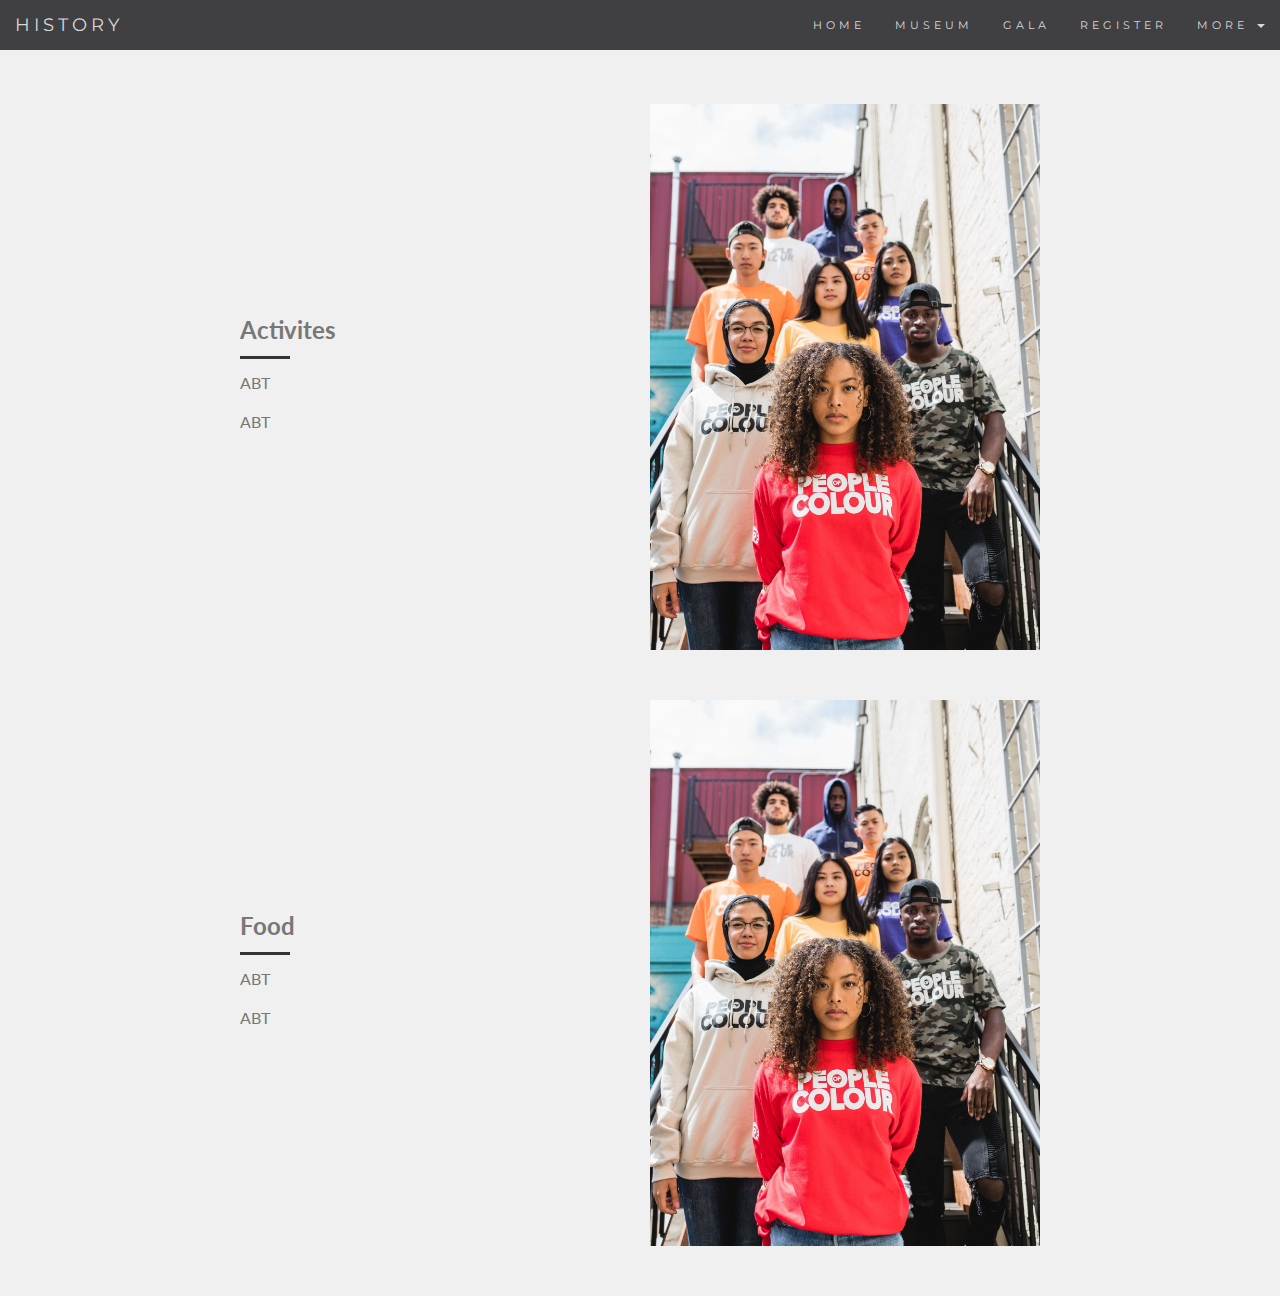
==== Gala.html @ e1161e77 "Add files via upload" ====
<!DOCTYPE html>
<html>
<head>
    <meta charset="UTF-8" />
    <title>Gala</title>
    <meta name="viewport" content="width=device-width, initial-scale=1">
    <link rel="stylesheet" href="https://maxcdn.bootstrapcdn.com/bootstrap/3.4.1/css/bootstrap.min.css">
    <link href="https://fonts.googleapis.com/css?family=Lato" rel="stylesheet" type="text/css">
    <link href="https://fonts.googleapis.com/css?family=Montserrat" rel="stylesheet" type="text/css">
    <script src="https://ajax.googleapis.com/ajax/libs/jquery/3.7.1/jquery.min.js"></script>
    <script src="https://maxcdn.bootstrapcdn.com/bootstrap/3.4.1/js/bootstrap.min.js"></script>
    <link rel="stylesheet" href="CSS\register.css">
    <style>

        body {
          font: 400 15px/1.8 Lato, sans-serif;
          color: #777;
        }
        h3, h4 {
          margin: 10px 0 30px 0;
          letter-spacing: 10px;      
          font-size: 20px;
          color: #111;
        }
        .container {
          padding: 80px 120px;
        }
        .person {
          border: 10px solid transparent;
          margin-bottom: 25px;
          width: 80%;
          height: 80%;
          opacity: 0.7;
        }
        .person:hover {
          border-color: #f1f1f1;
        }
        .carousel-inner img {
          width: 100%; /* Set width to 100% */
          margin: auto;
        }
        .carousel-caption h3 {
          color: #fff !important;
        }
        @media (max-width: 600px) {
          .carousel-caption {
            display: none; /* Hide the carousel text when the screen is less than 600 pixels wide */
          }
        }
        .bg-1 {
          background: #2d2d30;
          color: #bdbdbd;
        }
        .bg-1 h3 {color: #fff;}
        .bg-1 p {font-style: italic;}
        .list-group-item:first-child {
          border-top-right-radius: 0;
          border-top-left-radius: 0;
        }
        .list-group-item:last-child {
          border-bottom-right-radius: 0;
          border-bottom-left-radius: 0;
        }
        .thumbnail {
          padding: 0 0 15px 0;
          border: none;
          border-radius: 0;
        }
        .thumbnail p {
          margin-top: 15px;
          color: #555;
        }
        .btn {
          padding: 10px 20px;
          background-color: #333;
          color: #f1f1f1;
          border-radius: 0;
          transition: .2s;
        }
        .btn:hover, .btn:focus {
          border: 1px solid #333;
          background-color: #fff;
          color: #000;
        }
        .modal-header, h4, .close {
          background-color: #333;
          color: #fff !important;
          text-align: center;
          font-size: 30px;
        }
        .modal-header, .modal-body {
          padding: 40px 50px;
        }
        .nav-tabs li a {
          color: #777;
        }
        .navbar {
          font-family: Montserrat, sans-serif;
          margin-bottom: 0;
          background-color: #2d2d30;
          border: 0;
          font-size: 11px !important;
          letter-spacing: 4px;
          opacity: 0.9;
        }
        .navbar li a, .navbar .navbar-brand { 
          color: #d5d5d5 !important;
        }
        .navbar-nav li a:hover {
          color: #fff !important;
        }
        .navbar-nav li.active a {
          color: #fff !important;
          background-color: #29292c !important;
        }
        .navbar-default .navbar-toggle {
          border-color: transparent;
        }
        .open .dropdown-toggle {
          color: #fff;
          background-color: #555 !important;
        }
        .dropdown-menu li a {
          color: #000 !important;
        }
        .dropdown-menu li a:hover {
          background-color: gray !important;
        }
      
        footer {
          background-color: #333;
          color: #fff;
          padding: 20px 0;
        }
      
        .footer-content {
          max-width: 600px;
          margin: 0 auto;
          text-align: center;
        }
      
        .form-control {
          border-radius: 0;
        }
        textarea {
          resize: none;
        }




        .container1 {
          max-width: 800px;
          margin: 50px auto;
        }
        .section {
          display: flex;
          align-items: center;
          margin-bottom: 20px;
        }
        .title {
          font-weight: bold;
          font-size: 24px;
          margin-bottom: 10px;
        }
        .title::after {
          content: "";
          display: block;
          width: 50px; /* Adjust the line width as needed */
          height: 3px; /* Adjust the line thickness as needed */
          background-color: #333; /* Line color */
          margin-top: 5px;
        }
        .paragraphs {
          font-size: 16px;
          flex: 1;
          margin-right: 20px;
        }
        .image {
          flex: 1;
          text-align: center;
        }
        .image img {
          max-width: 100%;
          height: auto;
        }
    </style>
</head>
<!-- end index css -->

<body id="myPage" data-spy="scroll" data-target=".navbar" data-offset="50">

    <nav class="navbar navbar-default navbar-fixed-top">
      <div class="container-fluid">
        <div class="navbar-header">
          <button type="button" class="navbar-toggle" data-toggle="collapse" data-target="#myNavbar">
            <span class="icon-bar"></span>
            <span class="icon-bar"></span>
            <span class="icon-bar"></span>                        
          </button>
          <a class="navbar-brand" href="History.html">HISTORY</a>
        </div>
        <div class="collapse navbar-collapse" id="myNavbar">
          <ul class="nav navbar-nav navbar-right">
            <li><a href="Index.html">HOME</a></li>
            <li><a href="Museum.html">MUSEUM</a></li>
            <li><a href="Gala.html">GALA</a></li>
            <li><a href="Register.html">REGISTER</a></li>
            <li class="dropdown">
              <a class="dropdown-toggle" data-toggle="dropdown" href="#">MORE
              <span class="caret"></span></a>
              <ul class="dropdown-menu">
                <li><a href="Volunteer.html">VOLUNTEER</a></li>
                <li><a href="History.html">HISTORY</a></li>
                <li><a href="#">BLANK</a></li> 
              </ul>
            </li>
          </ul>
        </div>
      </div>
    </nav>
    <br>
    <br>
    <div class="container1">
      <div class="section">
        <div class="paragraphs">
          <div class="title">Activites</div>
          <p>ABT</p>
          <p>ABT</p>
        </div>
        <div class="image">
          <img src="Image/placehole9.jpg" alt="Example Image">
        </div>
      </div>
      
      <div class="container1">
        <div class="section">
          <div class="paragraphs">
            <div class="title">Food</div>
            <p>ABT</p>
            <p>ABT</p>
          </div>
          <div class="image">
            <img src="Image/placehole9.jpg" alt="Example Image">
          </div>
        </div>
      <!-- Add more sections as needed -->
    
    </div>


</body>
</html>
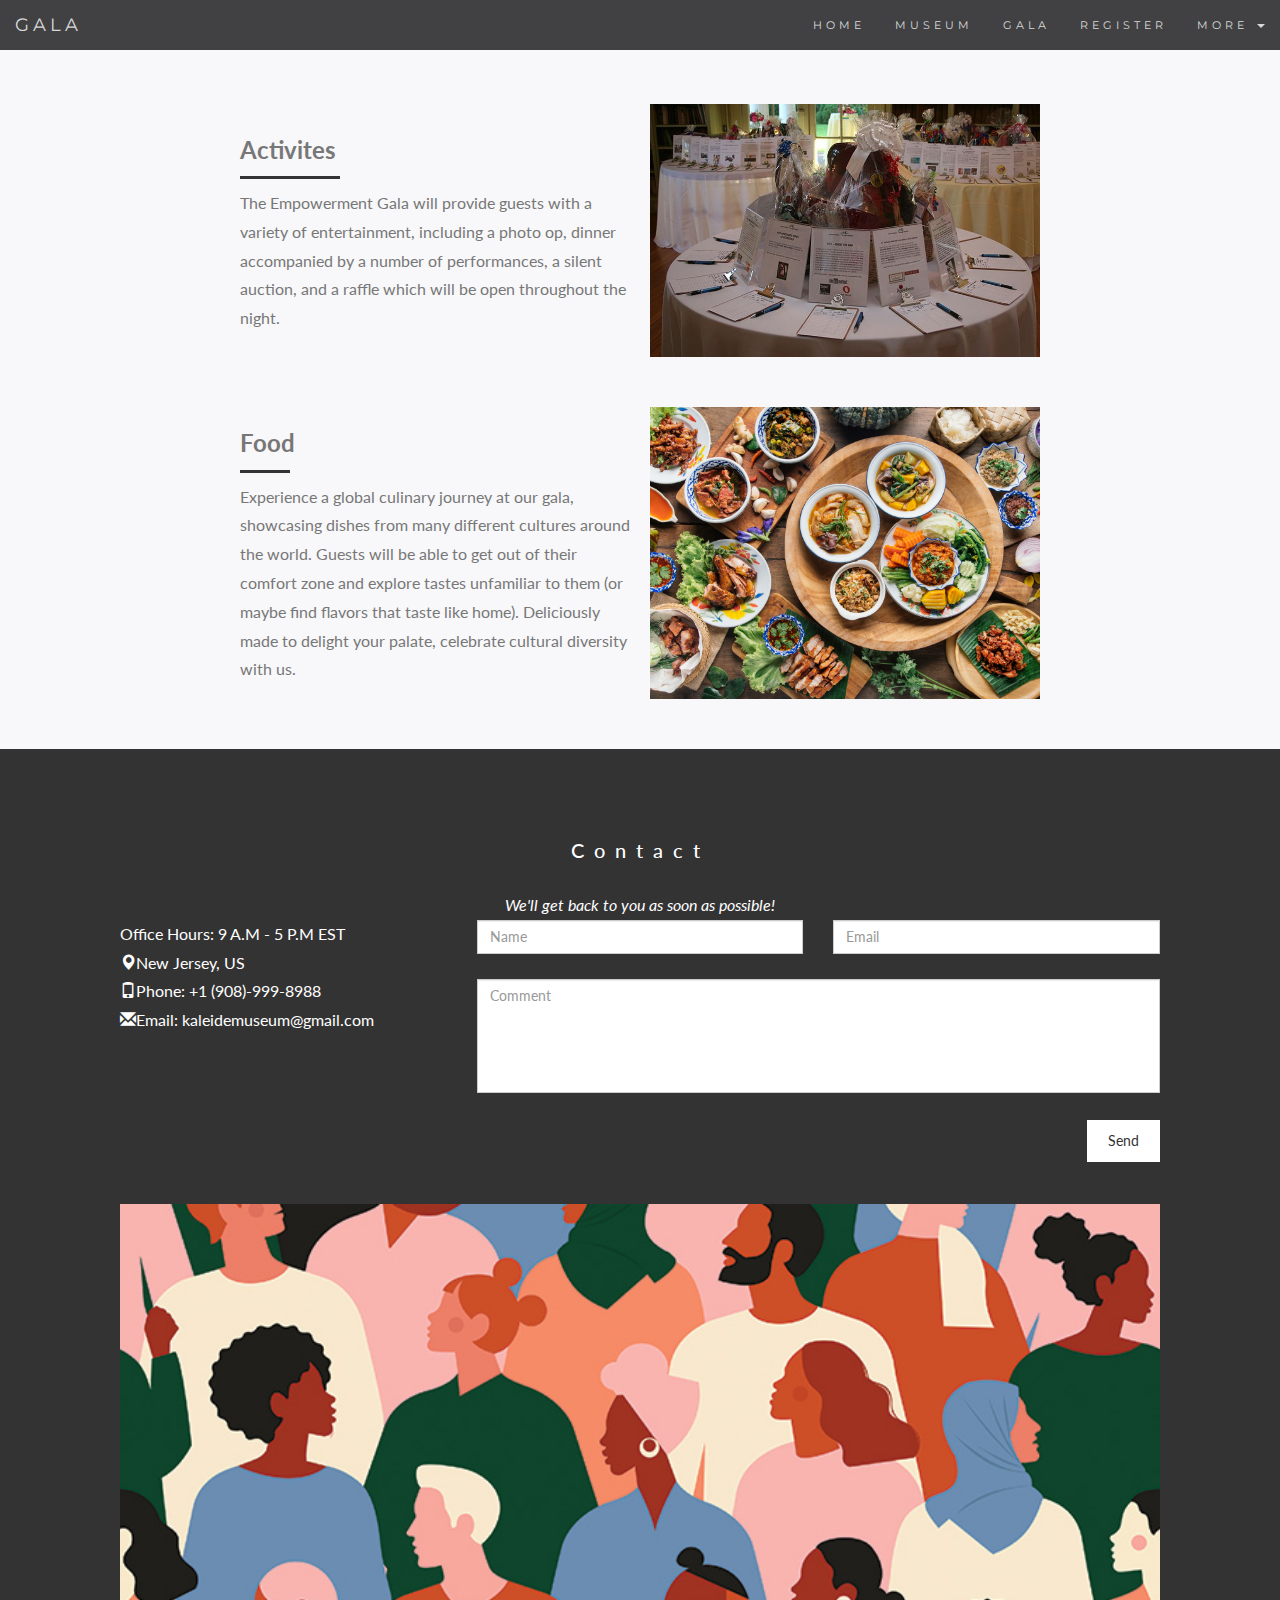
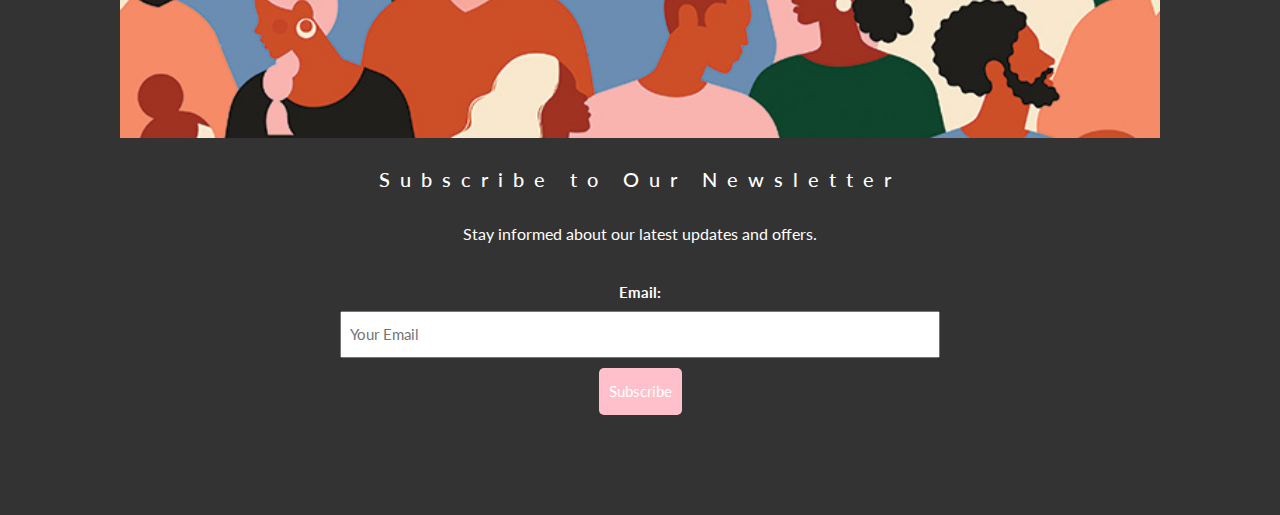
==== commit e18611fd: "Add files via upload" ====
--- a/Gala.html
+++ b/Gala.html
@@ -10,6 +10,7 @@
     <script src="https://ajax.googleapis.com/ajax/libs/jquery/3.7.1/jquery.min.js"></script>
     <script src="https://maxcdn.bootstrapcdn.com/bootstrap/3.4.1/js/bootstrap.min.js"></script>
     <link rel="stylesheet" href="CSS\register.css">
+    <link rel="stylesheet" href="CSS\stylespopuo.css">
     <style>
 
         body {
@@ -146,13 +147,41 @@
           resize: none;
         }
 
-
-
+        .container2 {
+          padding: 80px 120px;
+          background-color: #333;
+          }
+
+        .btn {
+          padding: 10px 20px;
+          background-color: #fff;
+          color: #333;
+          border-radius: 0;
+          transition: .2s;
+        }
+
+        .btn:hover,
+        .btn:focus {
+          border: 1px solid #333;
+          background-color: pink;
+          color: #000;
+        }
+
+        button {
+          background-color: pink;
+          color: white;
+          padding: 10px;
+          border: none;
+          border-radius: 5px;
+          cursor: pointer;
+          margin: auto;
+        }
 
         .container1 {
           max-width: 800px;
           margin: 50px auto;
         }
+
         .section {
           display: flex;
           align-items: center;
@@ -171,6 +200,19 @@
           background-color: #333; /* Line color */
           margin-top: 5px;
         }
+        .title1 {
+          font-weight: bold;
+          font-size: 24px;
+          margin-bottom: 10px;
+        }
+        .title1::after {
+          content: "";
+          display: block;
+          width: 100px; /* Adjust the line width as needed */
+          height: 3.3px; /* Adjust the line thickness as needed */
+          background-color: #333; /* Line color */
+          margin-top: 5px;
+        }
         .paragraphs {
           font-size: 16px;
           flex: 1;
@@ -184,6 +226,8 @@
           max-width: 100%;
           height: auto;
         }
+
+
     </style>
 </head>
 <!-- end index css -->
@@ -198,11 +242,11 @@
             <span class="icon-bar"></span>
             <span class="icon-bar"></span>                        
           </button>
-          <a class="navbar-brand" href="History.html">HISTORY</a>
+          <a class="navbar-brand" href="Gala.html">GALA</a>
         </div>
         <div class="collapse navbar-collapse" id="myNavbar">
           <ul class="nav navbar-nav navbar-right">
-            <li><a href="Index.html">HOME</a></li>
+            <li><a href="index.html">HOME</a></li>
             <li><a href="Museum.html">MUSEUM</a></li>
             <li><a href="Gala.html">GALA</a></li>
             <li><a href="Register.html">REGISTER</a></li>
@@ -212,7 +256,6 @@
               <ul class="dropdown-menu">
                 <li><a href="Volunteer.html">VOLUNTEER</a></li>
                 <li><a href="History.html">HISTORY</a></li>
-                <li><a href="#">BLANK</a></li> 
               </ul>
             </li>
           </ul>
@@ -224,30 +267,81 @@
     <div class="container1">
       <div class="section">
         <div class="paragraphs">
-          <div class="title">Activites</div>
-          <p>ABT</p>
-          <p>ABT</p>
+          <div class="title1">Activites</div>
+          <p>The Empowerment Gala will provide guests with a variety of entertainment, including a photo op, dinner accompanied by a number of performances, a silent auction, and a raffle which will be open throughout the night.</p>
         </div>
         <div class="image">
-          <img src="Image/placehole9.jpg" alt="Example Image">
-        </div>
-      </div>
-      
-      <div class="container1">
-        <div class="section">
-          <div class="paragraphs">
-            <div class="title">Food</div>
-            <p>ABT</p>
-            <p>ABT</p>
-          </div>
-          <div class="image">
-            <img src="Image/placehole9.jpg" alt="Example Image">
-          </div>
-        </div>
+          <img src="Image/silent auction.JPG" alt="Image of many tables close together. There are many wrapped baskets in the middle of it with a paper on each detailing what is on each. Plus clipboards for people to place their bids on the items.">
+        </div>
+      </div>
+    </div>
+      
+    <div class="container1">
+      <div class="section">
+        <div class="paragraphs">
+          <div class="title">Food</div>
+          <p>Experience a global culinary journey at our gala, showcasing dishes from many different cultures around the world. Guests will be able to get out of their comfort zone and explore tastes unfamiliar to them (or maybe find flavors that taste like home). Deliciously made to delight your palate, celebrate cultural diversity with us.</p>
+        </div>
+        <div class="image">
+          <img src="Image/foodddd.png" alt="Long table with featuring many dishes from different cultures." width="500" height="250">
+        </div>
+      </div>
+    </div>
       <!-- Add more sections as needed -->
     
     </div>
 
 
+
+      <!-- all of footer html -->
+  <!-- Container (Contact Section) -->
+  <div id="contact" class="container2">
+    <h3 style="color:white;" class="text-center">Contact</h3>
+    <p style="color:white;" class="text-center"><em>We'll get back to you as soon as possible!</em></p>
+
+    <div class="row">
+      <div class="col-md-4">
+        <p style="color:white;">Office Hours: 9 A.M - 5 P.M EST</p>
+        <p style="color:white;"><span class="glyphicon glyphicon-map-marker"></span>New Jersey, US</p>
+        <p style="color:white;"><span class="glyphicon glyphicon-phone"></span>Phone: +1 (908)-999-8988</p>
+        <p style="color:white;"><span class="glyphicon glyphicon-envelope"></span>Email: kaleidemuseum@gmail.com</p>
+      </div>
+      <div class="col-md-8">
+        <div class="row">
+          <div class="col-sm-6 form-group">
+            <input class="form-control" id="name" name="name" placeholder="Name" type="text" required>
+          </div>
+          <div class="col-sm-6 form-group">
+            <input class="form-control" id="email" name="email" placeholder="Email" type="email" required>
+          </div>
+        </div>
+        <textarea class="form-control" id="comments" name="comments" placeholder="Comment" rows="5"></textarea>
+        <br>
+        <div class="row">
+          <div class="col-md-12 form-group">
+            <button class="btn pull-right" type="submit">Send</button>
+          </div>
+        </div>
+      </div>
+    </div>
+    <br>
+    <!-- Image of newletter -->
+    <img src="Image\temp1.jpg" class="img-responsive" style="width:100%">
+    <footer>
+      
+      <div class="footer-content">
+        <h3 style="color: white;"">Subscribe to Our Newsletter</h3>
+      <p>Stay informed about our latest updates and offers.</p>
+      <form action=" subscribe.php" method="post">
+          <label for="email">Email:</label>
+          <input type="email" id="email" name="email" placeholder="Your Email" required>
+          <button type="submit">Subscribe</button>
+          </form>
+      </div>
+    </footer>
+    </div>
+
+  <!-- end of footer html -->
+
 </body>
 </html>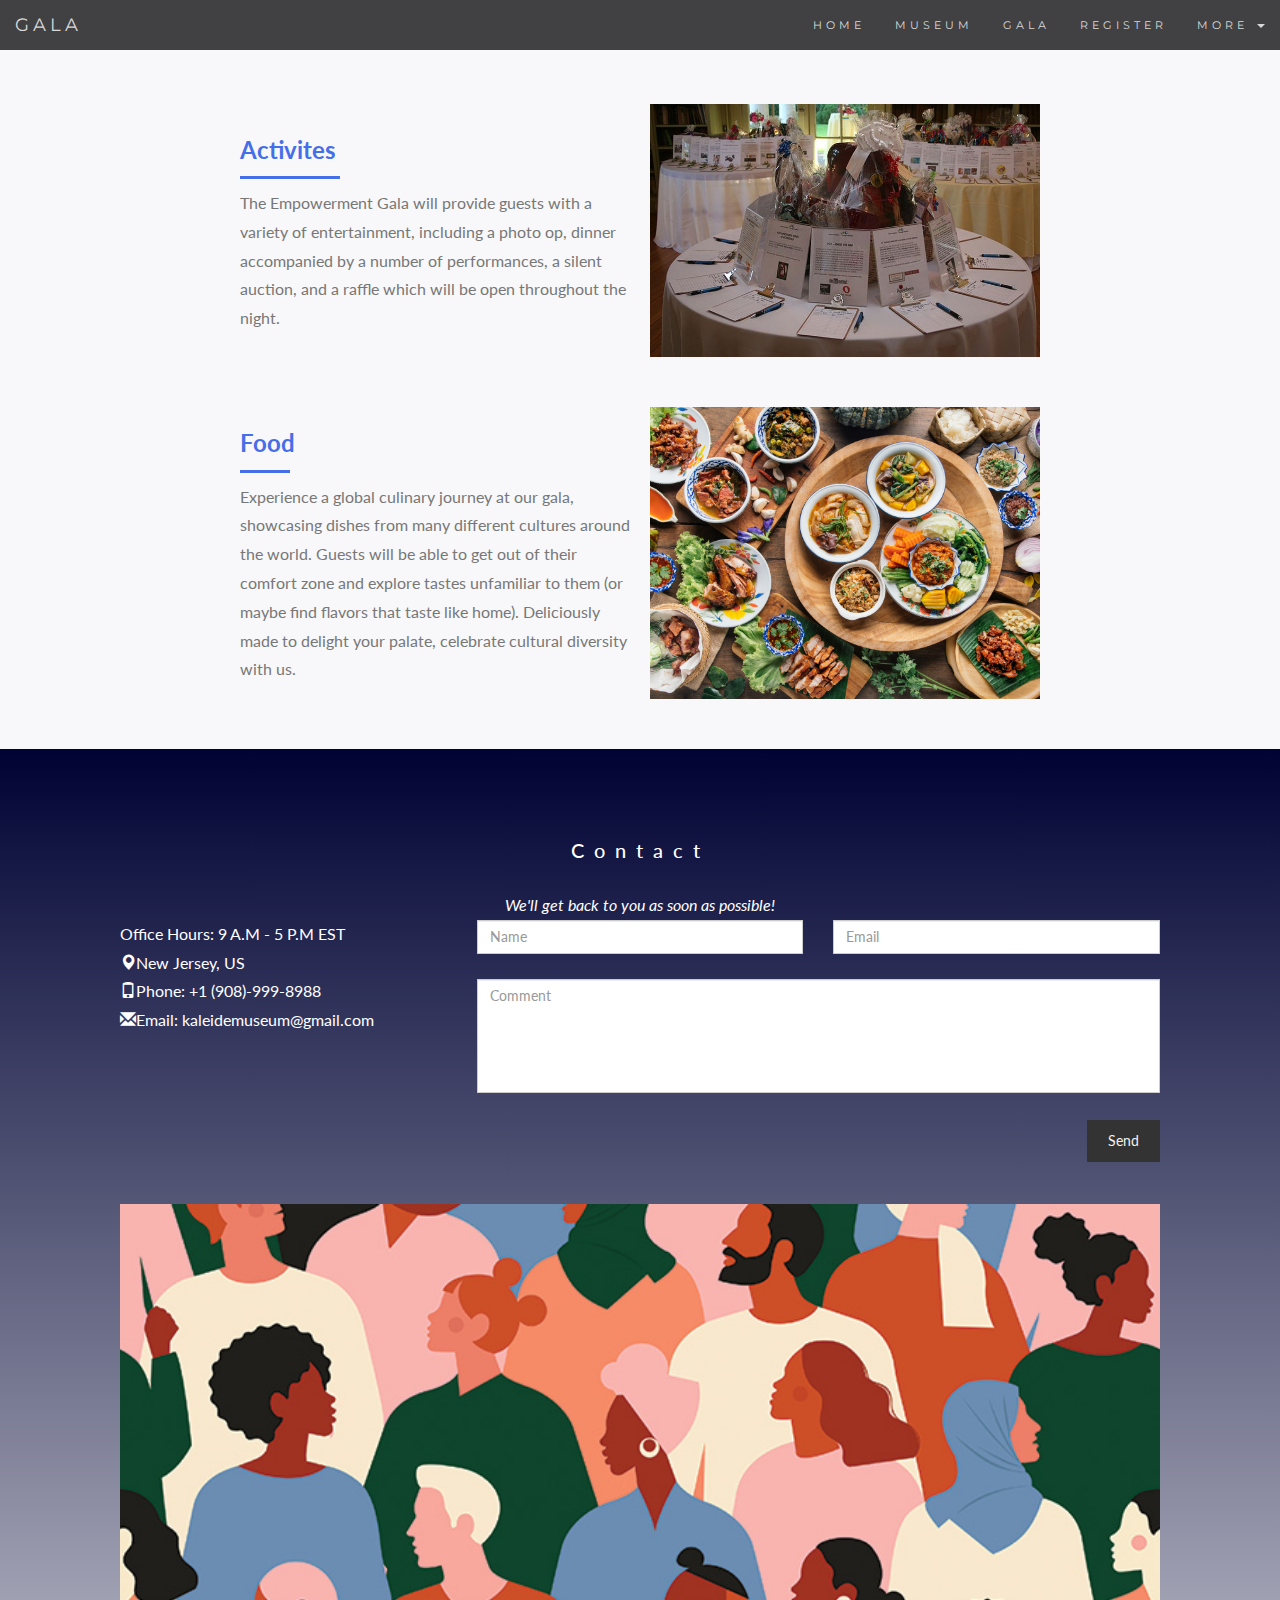
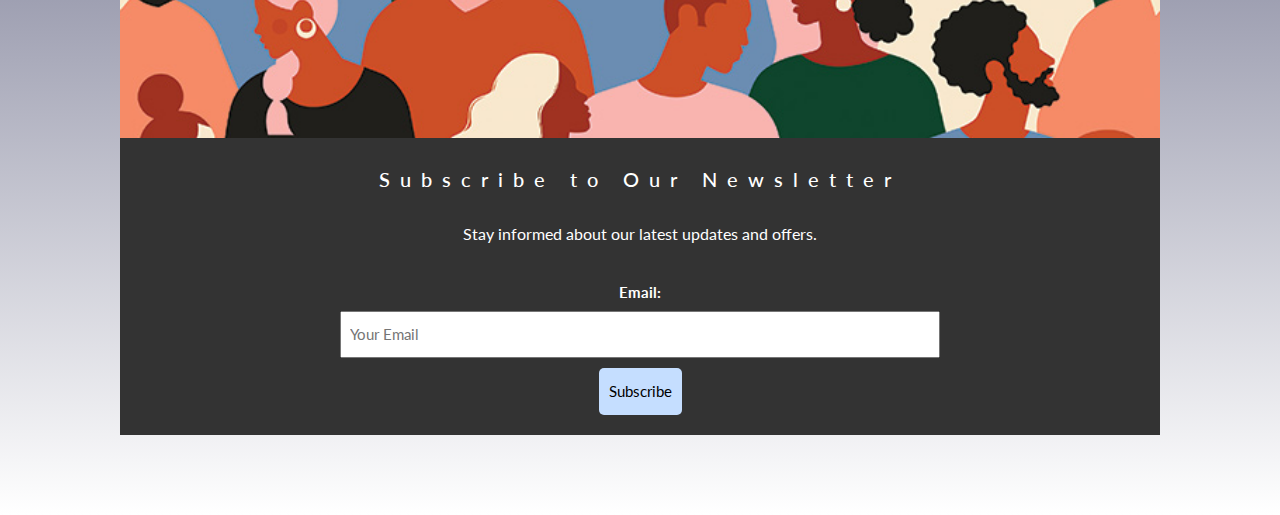
==== commit c2b28c3f: "Add files via upload" ====
--- a/Gala.html
+++ b/Gala.html
@@ -149,27 +149,25 @@
 
         .container2 {
           padding: 80px 120px;
+          background-image: linear-gradient(#000333, white);
+          }
+
+          .btn {
+          padding: 10px 20px;
           background-color: #333;
-          }
-
-        .btn {
-          padding: 10px 20px;
-          background-color: #fff;
-          color: #333;
+          color: #f1f1f1;
           border-radius: 0;
           transition: .2s;
         }
-
-        .btn:hover,
-        .btn:focus {
+        .btn:hover, .btn:focus {
           border: 1px solid #333;
-          background-color: pink;
+          background-color: #fff;
           color: #000;
         }
 
         button {
-          background-color: pink;
-          color: white;
+          background-color: #C5DEFF;
+          color: black;
           padding: 10px;
           border: none;
           border-radius: 5px;
@@ -191,26 +189,28 @@
           font-weight: bold;
           font-size: 24px;
           margin-bottom: 10px;
+          color: #456FE8;
         }
         .title::after {
           content: "";
           display: block;
           width: 50px; /* Adjust the line width as needed */
           height: 3px; /* Adjust the line thickness as needed */
-          background-color: #333; /* Line color */
+          background-color: #456FE8; /* Line color */
           margin-top: 5px;
         }
         .title1 {
           font-weight: bold;
           font-size: 24px;
           margin-bottom: 10px;
+          color: #456FE8;
         }
         .title1::after {
           content: "";
           display: block;
           width: 100px; /* Adjust the line width as needed */
           height: 3.3px; /* Adjust the line thickness as needed */
-          background-color: #333; /* Line color */
+          background-color: #456FE8; /* Line color */
           margin-top: 5px;
         }
         .paragraphs {
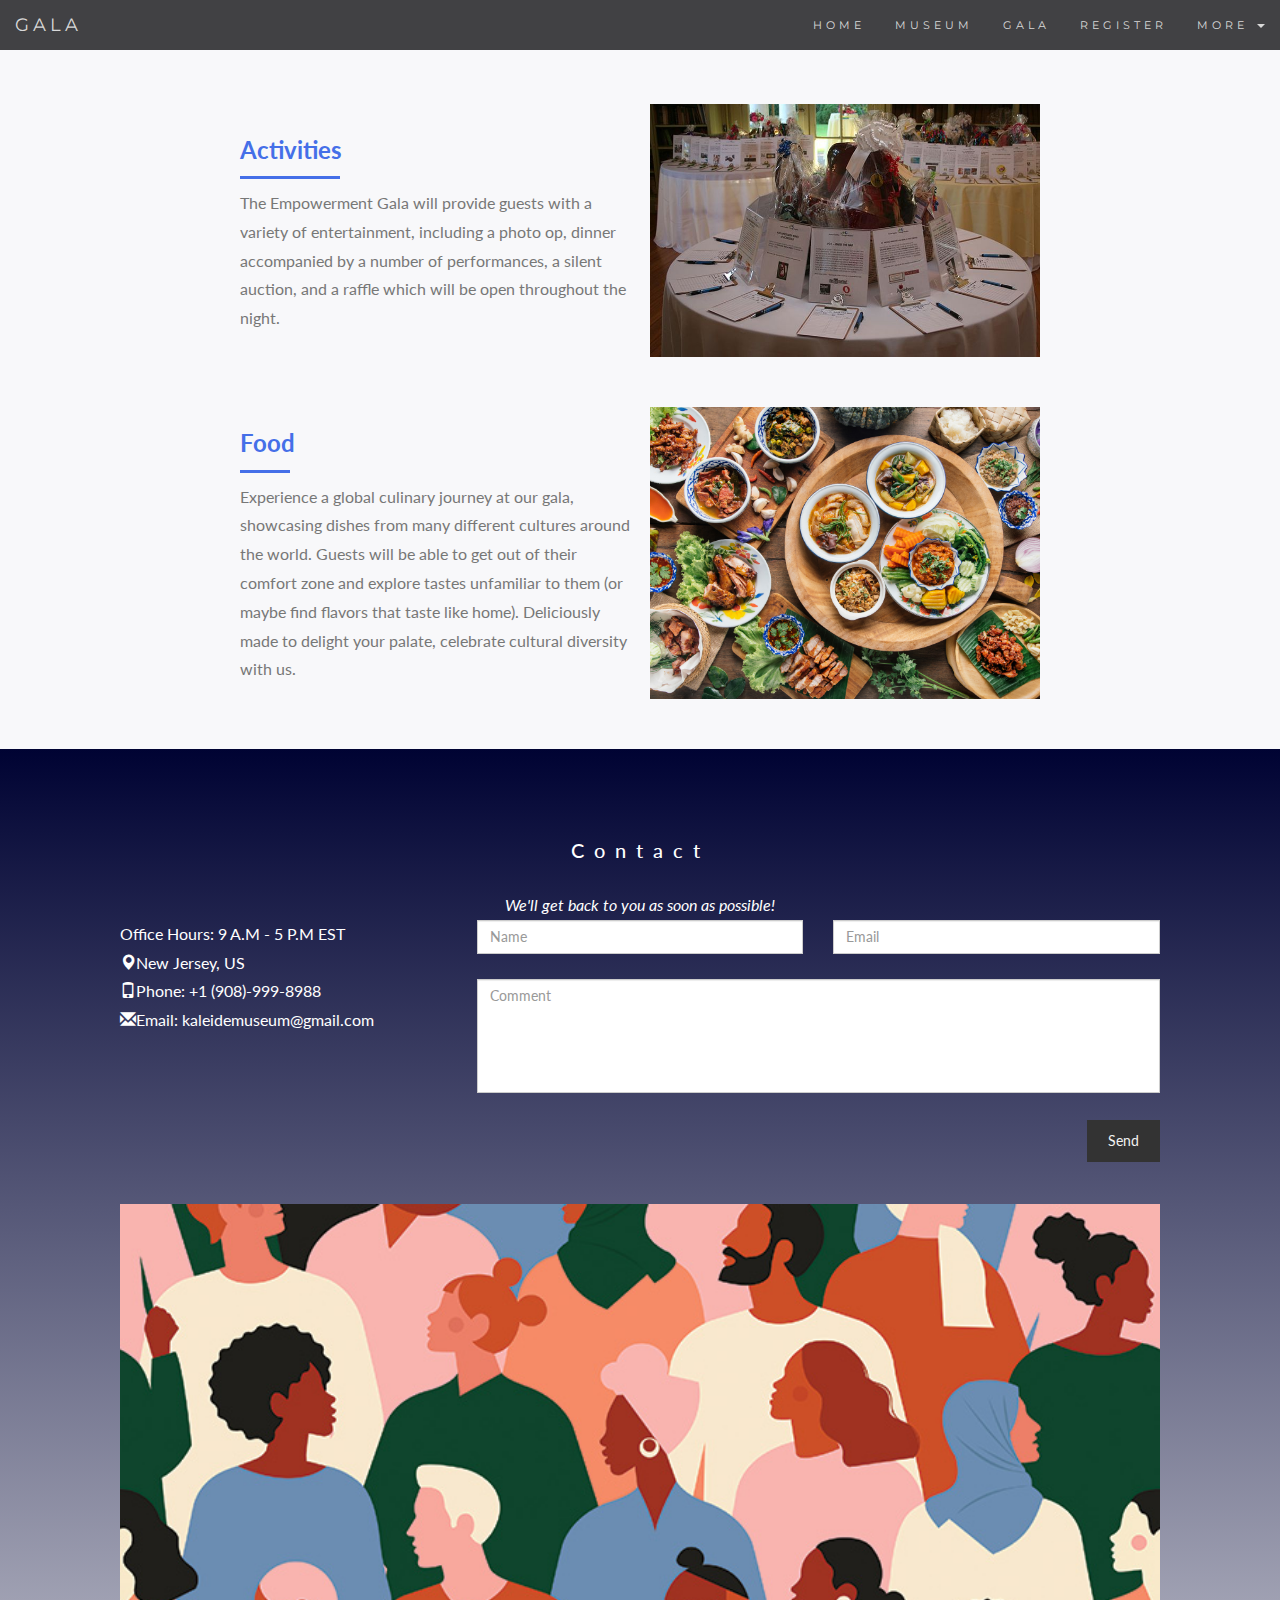
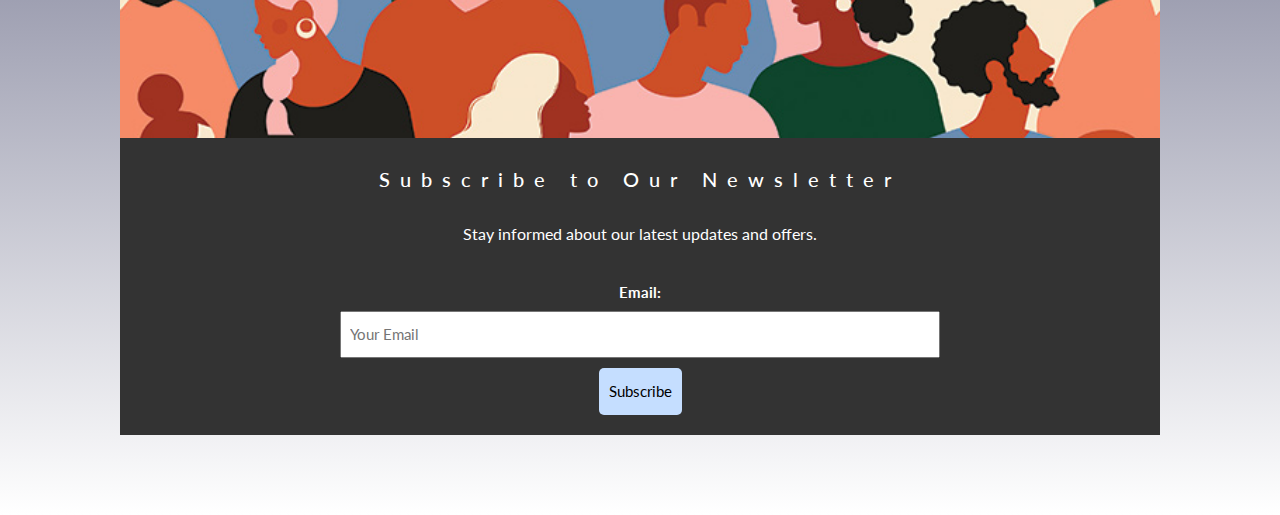
==== commit 6e059ea8: "Add files via upload" ====
--- a/Gala.html
+++ b/Gala.html
@@ -267,7 +267,7 @@
     <div class="container1">
       <div class="section">
         <div class="paragraphs">
-          <div class="title1">Activites</div>
+          <div class="title1">Activities</div>
           <p>The Empowerment Gala will provide guests with a variety of entertainment, including a photo op, dinner accompanied by a number of performances, a silent auction, and a raffle which will be open throughout the night.</p>
         </div>
         <div class="image">
